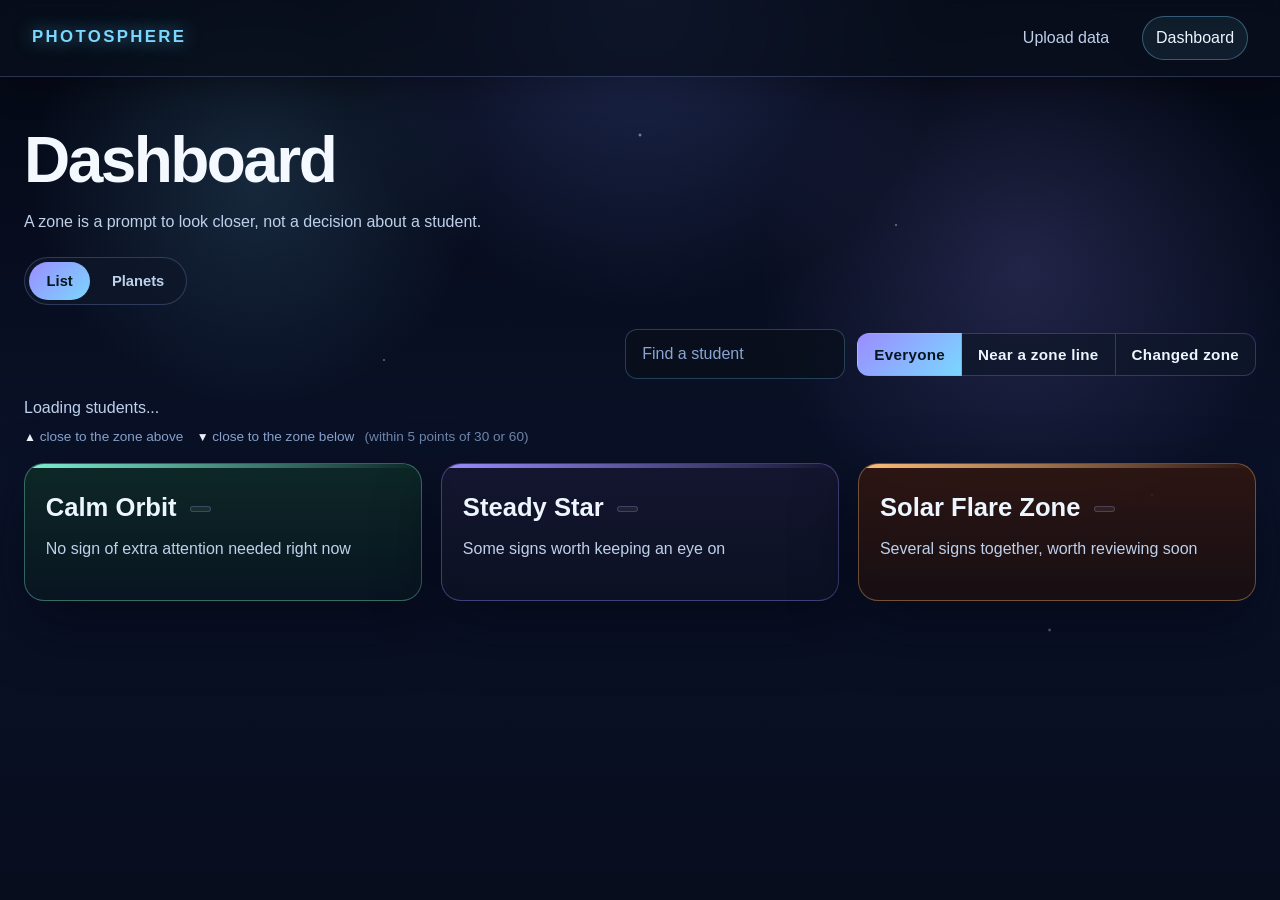
==== dashboard.html @ 5024c6df "Show week-to-week zone changes: planet labels and side panel, Changed zone filter in list" ====
<!DOCTYPE html>
<html lang="en">
<head>
  <meta charset="UTF-8">
  <meta name="viewport" content="width=device-width, initial-scale=1">
  <title>Photosphere - Dashboard</title>
  <link rel="stylesheet" href="styles.css">
  <link rel="stylesheet" href="list.css">
</head>
<body>

  <!-- Navbar -->
  <nav class="navbar">
    <span class="brand">Photosphere</span>
    <a href="index.html">Upload data</a>
    <a href="dashboard.html" aria-current="page">Dashboard</a>
  </nav>

  <main class="dashboard-main">
    <h1>Dashboard</h1>
    <p>A zone is a prompt to look closer, not a decision about a student.</p>

    <nav class="view-switch" aria-label="Dashboard view">
      <a href="dashboard.html" aria-current="page">List</a>
      <a href="planets.html">Planets</a>
    </nav>

    <div class="list-toolbar">
      <!-- Week buttons are built by dashboard.js from the week column -->
      <div class="weeks" id="week-buttons"></div>

      <div class="list-tools">
        <label class="list-search">
          <span class="sr-only">Find a student</span>
          <input id="find" type="search" placeholder="Find a student" autocomplete="off">
        </label>
        <!-- Same idea as zooming in and out on the planets -->
        <div class="list-filter" role="group" aria-label="Show">
          <button class="list-btn" data-filter="all" aria-pressed="true">Everyone</button>
          <button class="list-btn" data-filter="near" aria-pressed="false">Near a zone line</button>
          <button class="list-btn" data-filter="moved" aria-pressed="false">Changed zone</button>
        </div>
      </div>
    </div>

    <p id="dashboard-status" aria-live="polite">Loading students...</p>
    <p class="list-key">
      <span class="near to-up" aria-hidden="true">&#9650;</span> close to the zone above
      <span class="near to-down" aria-hidden="true">&#9660;</span> close to the zone below
      <span class="list-key-soft">(within 5 points of 30 or 60)</span>
    </p>

    <!-- The three zones (filled by dashboard.js) -->
    <section class="zones">

      <div class="zone calm">
        <h2>Calm Orbit <span class="zone-count" id="calm-count"></span></h2>
        <p>No sign of extra attention needed right now</p>
        <ul class="list-rows" id="calm-students"></ul>
      </div>

      <div class="zone steady">
        <h2>Steady Star <span class="zone-count" id="steady-count"></span></h2>
        <p>Some signs worth keeping an eye on</p>
        <ul class="list-rows" id="steady-students"></ul>
      </div>

      <div class="zone flare">
        <h2>Solar Flare Zone <span class="zone-count" id="flare-count"></span></h2>
        <p>Several signs together, worth reviewing soon</p>
        <ul class="list-rows" id="flare-students"></ul>
      </div>
    </section>
  </main>
  <script type="module" src="dashboard.js"></script>
</body>
</html>
---- styles.css ----
:root {
  --bg-deep: #040814;
  --bg-mid: #0a1229;
  --bg-panel: rgba(15, 24, 42, 0.82);
  --bg-panel-strong: rgba(17, 26, 49, 0.95);
  --card-glow: rgba(122, 215, 255, 0.2);
  --border: rgba(149, 181, 255, 0.24);
  --text: #edf6ff;
  --muted: #bfd0eb;
  --soft: #8aa5d1;
  --blue: #7ad7ff;
  --purple: #9b8dff;
  --teal: #7ef0d3;
  --amber: #ffbf7a;
  --rose: #ff8fb1;
  --shadow: 0 24px 60px rgba(3, 7, 17, 0.6);
}

* {
  box-sizing: border-box;
}

html {
  scroll-behavior: smooth;
}

body {
  margin: 0;
  min-height: 100vh;
  font-family: "Segoe UI", Tahoma, Geneva, Verdana, sans-serif;
  color: var(--text);
  background:
    radial-gradient(circle at top, rgba(110, 136, 255, 0.26), transparent 28%),
    radial-gradient(circle at 20% 20%, rgba(122, 215, 255, 0.14), transparent 18%),
    radial-gradient(circle at 80% 30%, rgba(155, 141, 255, 0.18), transparent 22%),
    linear-gradient(180deg, var(--bg-deep) 0%, var(--bg-mid) 55%, #070d1d 100%);
  line-height: 1.6;
}

body::before {
  content: "";
  position: fixed;
  inset: 0;
  background-image:
    radial-gradient(2px 2px at 10% 20%, rgba(255, 255, 255, 0.9), transparent 100%),
    radial-gradient(1.5px 1.5px at 30% 40%, rgba(255, 255, 255, 0.7), transparent 100%),
    radial-gradient(2px 2px at 50% 15%, rgba(255, 255, 255, 0.8), transparent 100%),
    radial-gradient(1.5px 1.5px at 70% 25%, rgba(255, 255, 255, 0.75), transparent 100%),
    radial-gradient(2px 2px at 82% 70%, rgba(255, 255, 255, 0.7), transparent 100%),
    radial-gradient(2px 2px at 90% 55%, rgba(255, 255, 255, 0.8), transparent 100%);
  opacity: 0.8;
  pointer-events: none;
}

.navbar {
  position: sticky;
  top: 0;
  z-index: 10;
  display: flex;
  align-items: center;
  gap: 1.2rem;
  flex-wrap: wrap;
  padding: 1rem 2rem;
  border-bottom: 1px solid var(--border);
  background: rgba(8, 15, 28, 0.75);
  backdrop-filter: blur(10px);
  box-shadow: 0 12px 30px rgba(0, 0, 0, 0.25);
}

.brand {
  margin-right: auto;
  font-size: 1.05rem;
  font-weight: 800;
  letter-spacing: 0.14em;
  text-transform: uppercase;
  color: var(--blue);
  text-shadow: 0 0 18px rgba(122, 215, 255, 0.6);
}

.navbar a {
  color: var(--muted);
  text-decoration: none;
  padding: 0.5rem 0.8rem;
  border-radius: 999px;
  border: 1px solid transparent;
  transition: 0.25s ease;
}

.navbar a:hover,
.navbar a:focus-visible {
  color: var(--text);
  border-color: rgba(122, 215, 255, 0.35);
  background: rgba(122, 215, 255, 0.08);
  box-shadow: inset 0 0 0 1px rgba(122, 215, 255, 0.08);
}

main {
  position: relative;
  z-index: 1;
  max-width: 1100px;
  margin: 0 auto;
  padding: 3rem 1.5rem 4rem;
}

h1,
h2,
h3,
p,
ul,
li {
  margin-top: 0;
}

h1 {
  font-size: clamp(2.3rem, 5vw, 4rem);
  line-height: 1.1;
  margin-bottom: 0.9rem;
  letter-spacing: -0.04em;
  color: #f4f8ff;
}

h2 {
  font-size: clamp(1.3rem, 2vw, 2rem);
  margin-bottom: 0.7rem;
}

p,
li,
label,
button,
input {
  font-size: 1rem;
}

p {
  color: var(--muted);
  max-width: 68ch;
}

section {
  margin-top: 2.2rem;
}

.upload-box,
.zone,
.student-card,
.metrics,
.panel {
  background: var(--bg-panel);
  border: 1px solid var(--border);
  border-radius: 20px;
  box-shadow: var(--shadow);
}

.upload-box {
  max-width: 760px;
  padding: 2rem;
  margin-top: 2rem;
  background:
    linear-gradient(180deg, rgba(15, 23, 41, 0.92), rgba(10, 17, 31, 0.92));
  border: 1px solid rgba(122, 215, 255, 0.26);
  box-shadow: 0 0 0 1px rgba(122, 215, 255, 0.06), var(--shadow);
}

label {
  display: inline-block;
  margin-bottom: 0.8rem;
  font-weight: 700;
  color: var(--text);
}

input[type="file"] {
  width: 100%;
  padding: 0.8rem 0.9rem;
  border-radius: 12px;
  border: 1px solid rgba(122, 215, 255, 0.25);
  background: rgba(9, 15, 27, 0.75);
  color: var(--text);
}

textarea {
  display: block;
  width: 100%;
  max-width: 760px;
  padding: 0.9rem 1rem;
  border-radius: 12px;
  border: 1px solid rgba(122, 215, 255, 0.25);
  background: rgba(9, 15, 27, 0.75);
  color: var(--text);
  font-family: inherit;
  font-size: 1rem;
  line-height: 1.6;
  resize: vertical;
}

textarea::placeholder {
  color: var(--soft);
}

textarea:focus-visible {
  outline: none;
  border-color: rgba(122, 215, 255, 0.55);
  box-shadow: 0 0 0 3px rgba(122, 215, 255, 0.14);
}

input::file-selector-button {
  padding: 0.7rem 1rem;
  border: none;
  border-radius: 10px;
  background: linear-gradient(135deg, var(--blue), var(--purple));
  color: #07131d;
  font-weight: 700;
  margin-right: 0.9rem;
  cursor: pointer;
}

button {
  appearance: none;
  border: none;
  border-radius: 12px;
  padding: 0.85rem 1.25rem;
  margin: 0.5rem 0.75rem 0.5rem 0;
  font-weight: 700;
  letter-spacing: 0.02em;
  cursor: pointer;
  color: #061621;
  background: linear-gradient(135deg, var(--blue), #b5ecff);
  box-shadow: 0 16px 30px rgba(68, 124, 255, 0.28);
  transition: transform 0.2s ease, box-shadow 0.2s ease, filter 0.2s ease;
}

button:hover:not(:disabled),
button:focus-visible:not(:disabled) {
  transform: translateY(-1px);
  box-shadow: 0 22px 34px rgba(68, 124, 255, 0.35);
  filter: brightness(1.04);
}

button:disabled {
  opacity: 0.5;
  cursor: not-allowed;
  box-shadow: none;
}

#status {
  margin-top: 1.4rem;
  padding: 0.9rem 1rem;
  border-radius: 12px;
  border: 1px solid rgba(126, 240, 211, 0.25);
  background: rgba(126, 240, 211, 0.08);
  color: var(--text);
}

.weeks {
  display: flex;
  flex-wrap: wrap;
  gap: 0.9rem;
  margin-top: 1.5rem;
}

.weeks button {
  background: rgba(15, 24, 42, 0.7);
  border: 1px solid rgba(155, 141, 255, 0.28);
  color: var(--text);
  box-shadow: inset 0 0 0 1px rgba(155, 141, 255, 0.1);
}

.weeks button.active {
  background: linear-gradient(135deg, var(--purple), var(--blue));
  color: #061621;
  border-color: transparent;
}

.zones {
  display: grid;
  grid-template-columns: repeat(auto-fit, minmax(220px, 1fr));
  gap: 1.2rem;
  margin-top: 1.5rem;
}

.zone {
  padding: 1.4rem 1.3rem;
  position: relative;
  overflow: hidden;
}

.zone::before {
  content: "";
  position: absolute;
  inset: 0 auto auto 0;
  width: 100%;
  height: 4px;
  background: linear-gradient(90deg, var(--blue), transparent);
}

.zone.calm {
  background: linear-gradient(180deg, rgba(14, 42, 38, 0.9), rgba(9, 22, 33, 0.9));
  border-color: rgba(126, 240, 211, 0.35);
}

.zone.calm::before {
  background: linear-gradient(90deg, var(--teal), transparent);
}

.zone.steady {
  background: linear-gradient(180deg, rgba(22, 22, 48, 0.9), rgba(12, 18, 35, 0.9));
  border-color: rgba(155, 141, 255, 0.35);
}

.zone.steady::before {
  background: linear-gradient(90deg, var(--purple), transparent);
}

.zone.flare {
  background: linear-gradient(180deg, rgba(48, 22, 16, 0.9), rgba(25, 15, 18, 0.9));
  border-color: rgba(255, 191, 122, 0.35);
}

.zone.flare::before {
  background: linear-gradient(90deg, var(--amber), transparent);
}

.zone h2 {
  margin-bottom: 0.5rem;
}

.zone p {
  margin-bottom: 1rem;
}

.zone ul,
.student-list {
  margin: 0;
  padding-left: 1.1rem;
}

.zone li,
.student-list li {
  color: var(--text);
  margin-bottom: 0.35rem;
}

.zone a,
.student-list a,
main a {
  color: var(--blue);
  text-decoration: none;
}

.zone a:hover,
.student-list a:hover,
main a:hover {
  text-decoration: underline;
}

.student-card {
  padding: 1.5rem;
  margin-top: 1rem;
}

.metric-grid {
  display: grid;
  grid-template-columns: repeat(auto-fit, minmax(160px, 1fr));
  gap: 1rem;
  margin-top: 1rem;
}

.metric {
  padding: 1rem;
  border-radius: 15px;
  border: 1px solid rgba(122, 215, 255, 0.2);
  background: rgba(12, 19, 35, 0.7);
}

.metric-label {
  display: block;
  color: var(--soft);
  font-size: 0.82rem;
  text-transform: uppercase;
  letter-spacing: 0.08em;
  margin-bottom: 0.5rem;
}

.metric-value {
  font-size: 1.8rem;
  font-weight: 800;
  color: var(--text);
}

.badge {
  display: inline-block;
  padding: 0.4rem 0.7rem;
  border-radius: 999px;
  border: 1px solid var(--border);
  background: rgba(155, 141, 255, 0.12);
  color: var(--text);
  font-weight: 700;
  margin-bottom: 0.75rem;
}

.badge.calm {
  background: rgba(126, 240, 211, 0.15);
  border-color: rgba(126, 240, 211, 0.45);
}

.badge.steady {
  background: rgba(155, 141, 255, 0.18);
  border-color: rgba(155, 141, 255, 0.45);
}

.badge.flare {
  background: rgba(255, 191, 122, 0.18);
  border-color: rgba(255, 191, 122, 0.5);
}

@media (max-width: 720px) {
  .navbar {
    padding: 0.9rem 1rem;
  }

  .brand {
    width: 100%;
    margin-right: 0;
  }

  main {
    padding-top: 2rem;
  }

  .upload-box,
  .zone,
  .student-card {
    padding: 1.1rem;
  }

  button {
    width: 100%;
    margin-right: 0;
  }
}

/* Both dashboard views (list and planets) share one width */
.dashboard-main {
  max-width: 1280px;
}

/* Current page in the navbar */
.navbar a[aria-current="page"] {
  color: var(--text);
  border-color: rgba(122, 215, 255, 0.35);
  background: rgba(122, 215, 255, 0.08);
}

/* List | Planets switch on the dashboard */
.view-switch {
  display: inline-flex;
  gap: 0.25rem;
  padding: 0.25rem;
  margin-top: 0.4rem;
  border: 1px solid var(--border);
  border-radius: 999px;
  background: rgba(15, 24, 42, 0.7);
}

.view-switch a {
  padding: 0.45rem 1.1rem;
  border-radius: 999px;
  color: var(--muted);
  font-weight: 700;
  font-size: 0.92rem;
  text-decoration: none;
}

.view-switch a:hover {
  color: var(--text);
  text-decoration: none;
}

.view-switch a[aria-current="page"] {
  background: linear-gradient(135deg, var(--purple), var(--blue));
  color: #061621;
}
---- list.css ----
/* List view only. Loaded after styles.css. */

.sr-only {
  position: absolute;
  width: 1px;
  height: 1px;
  overflow: hidden;
  clip: rect(0 0 0 0);
  white-space: nowrap;
}

/* Toolbar: weeks on the left, search + filter on the right (same layout as planets) */
.list-toolbar {
  display: flex;
  flex-wrap: wrap;
  align-items: center;
  justify-content: space-between;
  gap: 0.9rem 1.2rem;
  margin-top: 1.5rem;
}

.list-toolbar .weeks {
  margin-top: 0;
}

.list-toolbar .weeks button {
  margin: 0;
}

.list-tools {
  display: flex;
  flex-wrap: wrap;
  align-items: center;
  gap: 0.75rem;
}

.list-search {
  display: block;
  margin: 0;
  font-weight: 400;
}

.list-search input {
  width: 220px;
  padding: 0.7rem 1rem;
  border-radius: 12px;
  border: 1px solid rgba(122, 215, 255, 0.25);
  background: rgba(9, 15, 27, 0.75);
  color: var(--text);
  font: inherit;
  font-weight: 400;
}

.list-search input::placeholder {
  color: var(--soft);
}

/* Reset the global button style for the filter */
.list-btn {
  margin: 0;
  color: var(--text);
  background: rgba(15, 24, 42, 0.7);
  border: 1px solid rgba(155, 141, 255, 0.28);
  box-shadow: none;
  border-radius: 12px;
  padding: 0.8rem 1rem;
  font: 700 0.95rem/1 "Segoe UI", Tahoma, Geneva, Verdana, sans-serif;
}

.list-btn:disabled {
  opacity: 0.45;
  cursor: not-allowed;
}

.list-btn:hover:not(:disabled),
.list-btn:focus-visible:not(:disabled) {
  transform: none;
  filter: none;
  box-shadow: none;
  border-color: var(--blue);
}

.list-btn[aria-pressed="true"] {
  background: linear-gradient(135deg, var(--purple), var(--blue));
  color: #061621;
  border-color: transparent;
}

.list-filter {
  display: flex;
}

.list-filter .list-btn:first-child {
  border-radius: 12px 0 0 12px;
}

.list-filter .list-btn:last-child {
  border-radius: 0 12px 12px 0;
}

.list-filter .list-btn + .list-btn {
  border-left: 0;
}

.list-filter .list-btn:not(:first-child):not(:last-child) {
  border-radius: 0;
}

.list-btn:focus-visible,
.list-search input:focus-visible,
.list-rows a:focus-visible {
  outline: 3px solid var(--blue);
  outline-offset: 2px;
}

#dashboard-status {
  margin: 1rem 0 0.3rem;
}

.list-key {
  font-size: 0.85rem;
  color: var(--soft);
}

.list-key .near {
  margin-left: 0.6rem;
}

.list-key .near:first-child {
  margin-left: 0;
}

.list-key-soft {
  margin-left: 0.4rem;
  opacity: 0.8;
}

.zones {
  margin-top: 1rem;
  align-items: start;
}

/* Count next to each zone name */
.zone-count {
  display: inline-block;
  margin-left: 0.4rem;
  padding: 0.1rem 0.6rem;
  border-radius: 999px;
  border: 1px solid var(--border);
  background: rgba(255, 255, 255, 0.06);
  font-size: 0.95rem;
  font-weight: 700;
  vertical-align: middle;
  color: var(--text);
}

/* Student rows */
.zone ul.list-rows {
  list-style: none;
  margin: 0;
  padding: 0;
}

.zone .list-rows li {
  margin: 0;
}

.list-rows a {
  display: grid;
  grid-template-columns: 28px 1fr auto 16px;
  align-items: center;
  gap: 0.55rem;
  padding: 0.3rem 0.45rem;
  border-radius: 9px;
  color: var(--text);
}

.zone .list-rows a:hover {
  text-decoration: none;
  background: rgba(122, 215, 255, 0.1);
}

.list-rows .ini {
  display: grid;
  place-items: center;
  width: 26px;
  height: 26px;
  border-radius: 50%;
  background: #f4e4c4;
  color: #141230;
  font: 800 10px/1 "Segoe UI", Tahoma, sans-serif;
}

.calm .ini   { box-shadow: 0 0 0 2px var(--teal); }
.steady .ini { box-shadow: 0 0 0 2px var(--purple); }
.flare .ini  { box-shadow: 0 0 0 2px var(--amber); }

.list-rows .who {
  display: flex;
  flex-direction: column;
  min-width: 0;
  line-height: 1.3;
}

.list-rows .name {
  overflow: hidden;
  text-overflow: ellipsis;
  white-space: nowrap;
  color: var(--blue);
}

/* "▲ from Calm Orbit": changed zone since last week */
.moved {
  font-size: 0.75rem;
  font-weight: 600;
  white-space: nowrap;
}

.moved.up {
  color: var(--amber);
}

.moved.down {
  color: var(--teal);
}

.list-rows .score {
  font-size: 0.85rem;
  color: var(--soft);
  font-variant-numeric: tabular-nums;
}

/* Near-line markers: colour shows which zone they're close to */
.near {
  font-size: 0.75rem;
  text-align: center;
}

.calm .near.to-up      { color: var(--purple); }
.steady .near.to-up    { color: var(--amber); }
.steady .near.to-down  { color: var(--teal); }
.flare .near.to-down   { color: var(--purple); }
.list-key .near        { color: var(--text); }

.list-rows .empty {
  padding: 0.3rem 0.45rem;
  color: var(--soft);
  font-size: 0.9rem;
}

@media (max-width: 720px) {
  .list-tools,
  .list-search,
  .list-search input,
  .list-filter {
    width: 100%;
  }

  .list-filter .list-btn {
    flex: 1;
  }
}
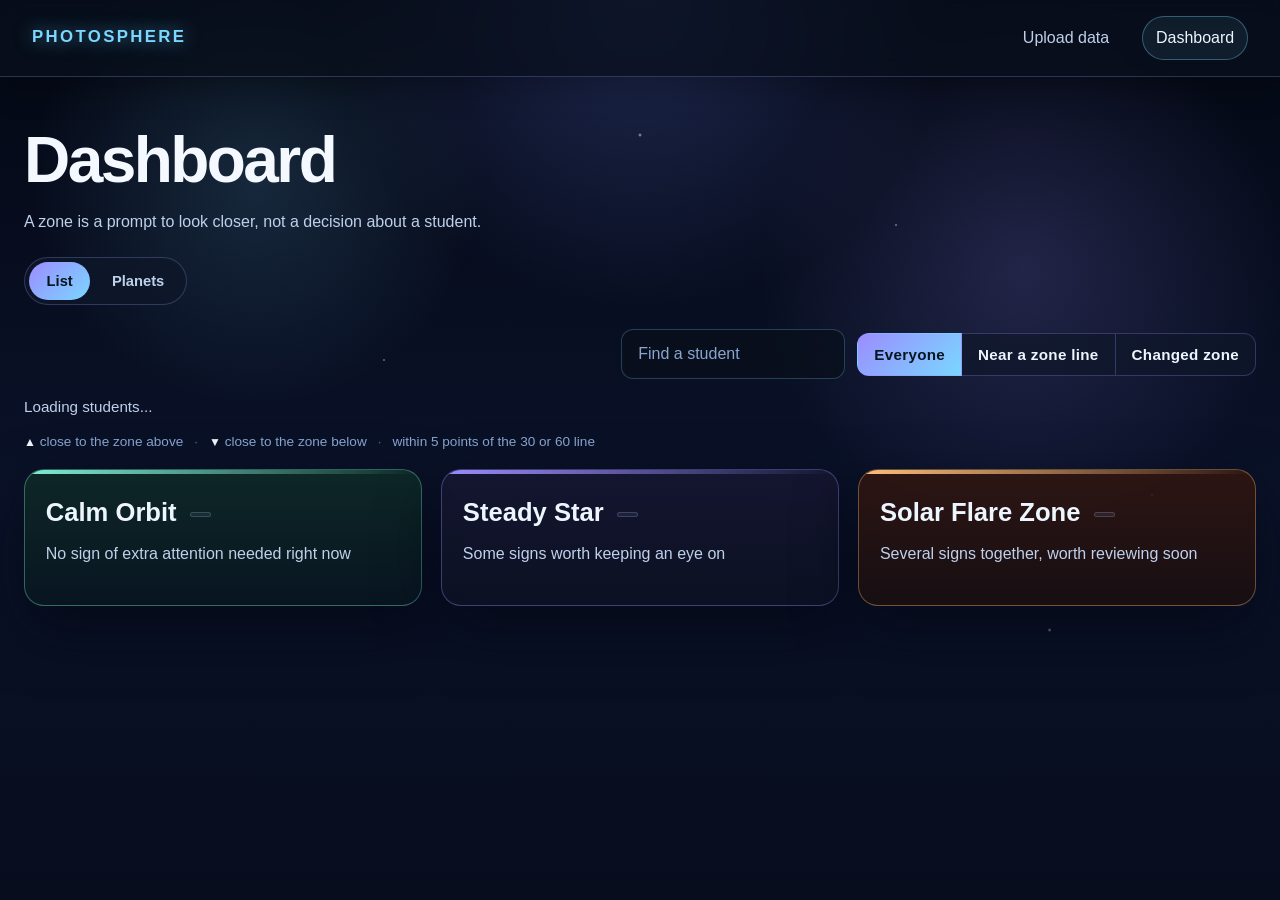
==== commit a259f51b: "Friendly UI pass: summary chips, tidy legend, upload and student page polish" ====
--- a/dashboard.html
+++ b/dashboard.html
@@ -43,11 +43,13 @@
       </div>
     </div>
 
-    <p id="dashboard-status" aria-live="polite">Loading students...</p>
+    <div class="summary" id="dashboard-status" aria-live="polite">Loading students...</div>
     <p class="list-key">
       <span class="near to-up" aria-hidden="true">&#9650;</span> close to the zone above
+      <span class="sep" aria-hidden="true">&middot;</span>
       <span class="near to-down" aria-hidden="true">&#9660;</span> close to the zone below
-      <span class="list-key-soft">(within 5 points of 30 or 60)</span>
+      <span class="sep" aria-hidden="true">&middot;</span>
+      within 5 points of the 30 or 60 line
     </p>
 
     <!-- The three zones (filled by dashboard.js) -->
--- a/styles.css
+++ b/styles.css
@@ -441,7 +441,7 @@
 
 /* Both dashboard views (list and planets) share one width */
 .dashboard-main {
-  max-width: 1280px;
+  max-width: 1600px;
 }
 
 /* Current page in the navbar */
@@ -479,4 +479,311 @@
 .view-switch a[aria-current="page"] {
   background: linear-gradient(135deg, var(--purple), var(--blue));
   color: #061621;
-}+}
+
+/* ---------- Shared polish ---------- */
+
+/* Slim dark scrollbars (side panels, long lists) */
+* {
+  scrollbar-width: thin;
+  scrollbar-color: rgba(149, 181, 255, 0.35) transparent;
+}
+
+::-webkit-scrollbar {
+  width: 10px;
+  height: 10px;
+}
+
+::-webkit-scrollbar-track {
+  background: transparent;
+}
+
+::-webkit-scrollbar-thumb {
+  background: rgba(149, 181, 255, 0.3);
+  border: 2px solid transparent;
+  border-radius: 999px;
+  background-clip: padding-box;
+}
+
+::-webkit-scrollbar-thumb:hover {
+  background-color: rgba(149, 181, 255, 0.5);
+}
+
+/* Keyboard focus is always visible */
+a:focus-visible,
+button:focus-visible,
+input:focus-visible,
+summary:focus-visible {
+  outline: 3px solid var(--blue);
+  outline-offset: 2px;
+}
+
+/* Quieter button for secondary or risky actions */
+button.secondary {
+  color: var(--text);
+  background: rgba(15, 24, 42, 0.7);
+  border: 1px solid var(--border);
+  box-shadow: none;
+}
+
+button.danger {
+  color: #ffd2dd;
+  background: transparent;
+  border: 1px solid rgba(255, 143, 177, 0.45);
+  box-shadow: none;
+}
+
+button.secondary:hover:not(:disabled),
+button.secondary:focus-visible:not(:disabled),
+button.danger:hover:not(:disabled),
+button.danger:focus-visible:not(:disabled) {
+  box-shadow: none;
+  filter: none;
+}
+
+button.danger:hover:not(:disabled) {
+  background: rgba(255, 143, 177, 0.1);
+  border-color: var(--rose);
+}
+
+/* "← Back to dashboard" */
+.back-link {
+  display: inline-flex;
+  align-items: center;
+  gap: 0.4rem;
+  margin-bottom: 1.2rem;
+  font-size: 0.95rem;
+  font-weight: 600;
+}
+
+/* Zone colour dot */
+.dot {
+  display: inline-block;
+  width: 0.6rem;
+  height: 0.6rem;
+  margin-right: 0.45rem;
+  border-radius: 50%;
+  background: var(--soft);
+  vertical-align: 0.05rem;
+}
+
+.dot.calm   { background: var(--teal);   box-shadow: 0 0 8px var(--teal); }
+.dot.steady { background: var(--purple); box-shadow: 0 0 8px var(--purple); }
+.dot.flare  { background: var(--amber);  box-shadow: 0 0 8px var(--amber); }
+
+/* Summary chips under the week buttons (both dashboard views) */
+.summary {
+  display: flex;
+  flex-wrap: wrap;
+  align-items: center;
+  gap: 0.5rem;
+  margin: 1rem 0 0.7rem;
+  color: var(--muted);
+  font-size: 0.95rem;
+}
+
+.stat {
+  padding: 0.3rem 0.8rem;
+  border-radius: 999px;
+  border: 1px solid var(--border);
+  background: rgba(255, 255, 255, 0.04);
+  color: var(--muted);
+  font-size: 0.9rem;
+  white-space: nowrap;
+}
+
+.stat b {
+  color: var(--text);
+  font-weight: 800;
+}
+
+.stat.stat-near {
+  border-color: rgba(155, 141, 255, 0.45);
+}
+
+.stat.stat-moved {
+  border-color: rgba(255, 191, 122, 0.45);
+}
+
+.stat.stat-warn {
+  border-style: dashed;
+}
+
+.stat.stat-note {
+  border-color: rgba(122, 215, 255, 0.45);
+  color: var(--blue);
+}
+
+/* ---------- Upload page ---------- */
+.upload-main {
+  max-width: 900px;
+}
+
+.steps {
+  display: grid;
+  grid-template-columns: repeat(3, minmax(0, 1fr));
+  gap: 0.9rem;
+  margin: 1.6rem 0 0;
+  padding: 0;
+  list-style: none;
+  counter-reset: step;
+}
+
+.steps li {
+  position: relative;
+  margin: 0;
+  padding: 0.9rem 1rem 0.9rem 3rem;
+  border: 1px solid var(--border);
+  border-radius: 14px;
+  background: rgba(10, 17, 31, 0.55);
+  color: var(--muted);
+  font-size: 0.92rem;
+  line-height: 1.45;
+}
+
+.steps li strong {
+  display: block;
+  color: var(--text);
+}
+
+.steps li::before {
+  counter-increment: step;
+  content: counter(step);
+  position: absolute;
+  left: 1rem;
+  top: 0.95rem;
+  display: grid;
+  place-items: center;
+  width: 1.5rem;
+  height: 1.5rem;
+  border-radius: 50%;
+  background: linear-gradient(135deg, var(--purple), var(--blue));
+  color: #061621;
+  font-size: 0.8rem;
+  font-weight: 800;
+}
+
+.upload-box .hint {
+  margin: 0.9rem 0 0;
+  font-size: 0.9rem;
+}
+
+.cols {
+  display: inline-flex;
+  flex-wrap: wrap;
+  gap: 0.35rem;
+  vertical-align: middle;
+}
+
+.cols code {
+  padding: 0.1rem 0.5rem;
+  border-radius: 6px;
+  border: 1px solid var(--border);
+  background: rgba(255, 255, 255, 0.05);
+  color: var(--text);
+  font-size: 0.85rem;
+}
+
+.upload-actions {
+  display: flex;
+  flex-wrap: wrap;
+  align-items: center;
+  justify-content: space-between;
+  gap: 0.75rem;
+  margin-top: 1.2rem;
+}
+
+.upload-actions button {
+  margin: 0;
+}
+
+/* ---------- Student page ---------- */
+.student-flags {
+  display: flex;
+  flex-wrap: wrap;
+  gap: 0.5rem;
+  margin: 0.2rem 0 0.4rem;
+  padding: 0;
+  list-style: none;
+}
+
+.student-flags li {
+  margin: 0;
+  padding: 0.35rem 0.75rem;
+  border-radius: 999px;
+  border: 1px solid var(--border);
+  background: rgba(255, 255, 255, 0.04);
+  font-size: 0.88rem;
+  color: var(--muted);
+}
+
+.student-flags li.up {
+  border-color: rgba(255, 191, 122, 0.45);
+  color: #ffd9b0;
+}
+
+.student-flags li.down {
+  border-color: rgba(126, 240, 211, 0.45);
+  color: #c7f8ea;
+}
+
+.activity {
+  list-style: none;
+  margin: 0;
+  padding: 0;
+}
+
+.activity li {
+  display: flex;
+  align-items: center;
+  gap: 0.2rem;
+  margin: 0;
+  padding: 0.55rem 0.2rem;
+  border-bottom: 1px solid rgba(149, 181, 255, 0.12);
+}
+
+.activity li:last-child {
+  border-bottom: 0;
+}
+
+.activity .score {
+  margin-left: auto;
+  color: var(--soft);
+  font-variant-numeric: tabular-nums;
+}
+
+.activity .viewing {
+  margin-left: 0.5rem;
+  padding: 0.05rem 0.5rem;
+  border-radius: 999px;
+  background: rgba(122, 215, 255, 0.12);
+  color: var(--blue);
+  font-size: 0.78rem;
+  font-weight: 700;
+}
+
+.notes-hint {
+  margin: 0.6rem 0 0;
+  font-size: 0.88rem;
+}
+
+@media (max-width: 720px) {
+  .steps {
+    grid-template-columns: 1fr;
+  }
+
+  .upload-actions button {
+    width: 100%;
+  }
+}
+
+/* Very wide screens: scale the whole page up instead of leaving empty sides */
+@media (min-width: 2200px) {
+  html { font-size: 20px; }
+  .dashboard-main { max-width: 2000px; }
+}
+
+@media (min-width: 3000px) {
+  html { font-size: 24px; }
+  .dashboard-main { max-width: 2600px; }
+}
--- a/list.css
+++ b/list.css
@@ -41,7 +41,7 @@
 }
 
 .list-search input {
-  width: 220px;
+  width: 14rem;
   padding: 0.7rem 1rem;
   border-radius: 12px;
   border: 1px solid rgba(122, 215, 255, 0.25);
@@ -113,26 +113,16 @@
   outline-offset: 2px;
 }
 
-#dashboard-status {
-  margin: 1rem 0 0.3rem;
-}
-
 .list-key {
+  max-width: none;
+  margin: 0;
   font-size: 0.85rem;
   color: var(--soft);
 }
 
-.list-key .near {
-  margin-left: 0.6rem;
-}
-
-.list-key .near:first-child {
-  margin-left: 0;
-}
-
-.list-key-soft {
-  margin-left: 0.4rem;
-  opacity: 0.8;
+.list-key .sep {
+  margin: 0 0.45rem;
+  opacity: 0.6;
 }
 
 .zones {
@@ -167,7 +157,7 @@
 
 .list-rows a {
   display: grid;
-  grid-template-columns: 28px 1fr auto 16px;
+  grid-template-columns: 1.8rem 1fr auto 1rem;
   align-items: center;
   gap: 0.55rem;
   padding: 0.3rem 0.45rem;
@@ -183,12 +173,12 @@
 .list-rows .ini {
   display: grid;
   place-items: center;
-  width: 26px;
-  height: 26px;
+  width: 1.65rem;
+  height: 1.65rem;
   border-radius: 50%;
   background: #f4e4c4;
   color: #141230;
-  font: 800 10px/1 "Segoe UI", Tahoma, sans-serif;
+  font: 800 0.65rem/1 "Segoe UI", Tahoma, sans-serif;
 }
 
 .calm .ini   { box-shadow: 0 0 0 2px var(--teal); }
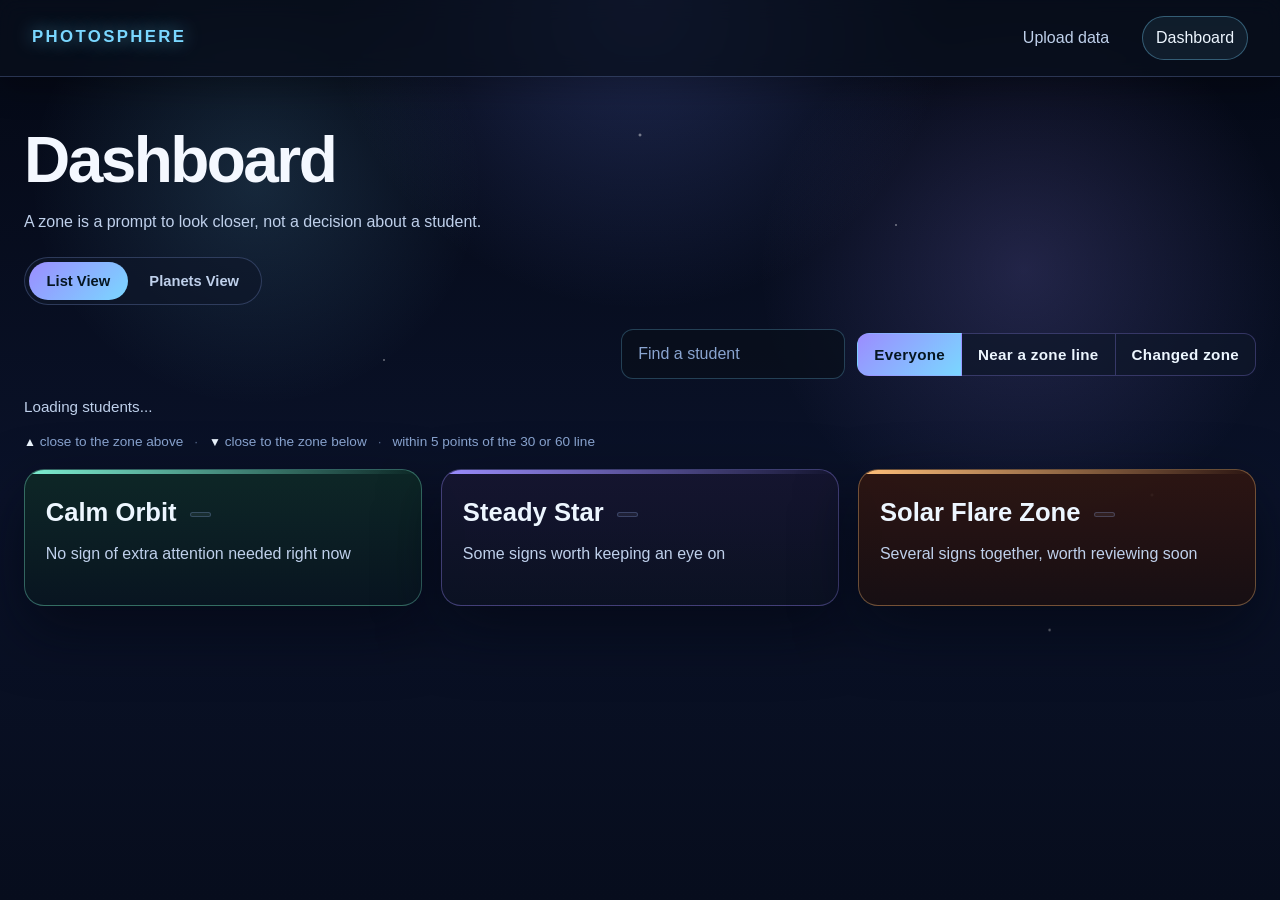
==== commit 70b8116c: "Friendly UI pass: summary chips, consistent unique initials, upload and student page polish" ====
--- a/dashboard.html
+++ b/dashboard.html
@@ -21,8 +21,8 @@
     <p>A zone is a prompt to look closer, not a decision about a student.</p>
 
     <nav class="view-switch" aria-label="Dashboard view">
-      <a href="dashboard.html" aria-current="page">List</a>
-      <a href="planets.html">Planets</a>
+      <a href="dashboard.html" aria-current="page">List View</a>
+      <a href="planets.html">Planets View</a>
     </nav>
 
     <div class="list-toolbar">
--- a/list.css
+++ b/list.css
@@ -250,3 +250,9 @@
     flex: 1;
   }
 }
+
+/* Three-letter initials (e.g. JuH / JaH when two students share initials) */
+.ini-3 {
+  font-size: 0.55rem !important;
+  letter-spacing: -0.02em;
+}
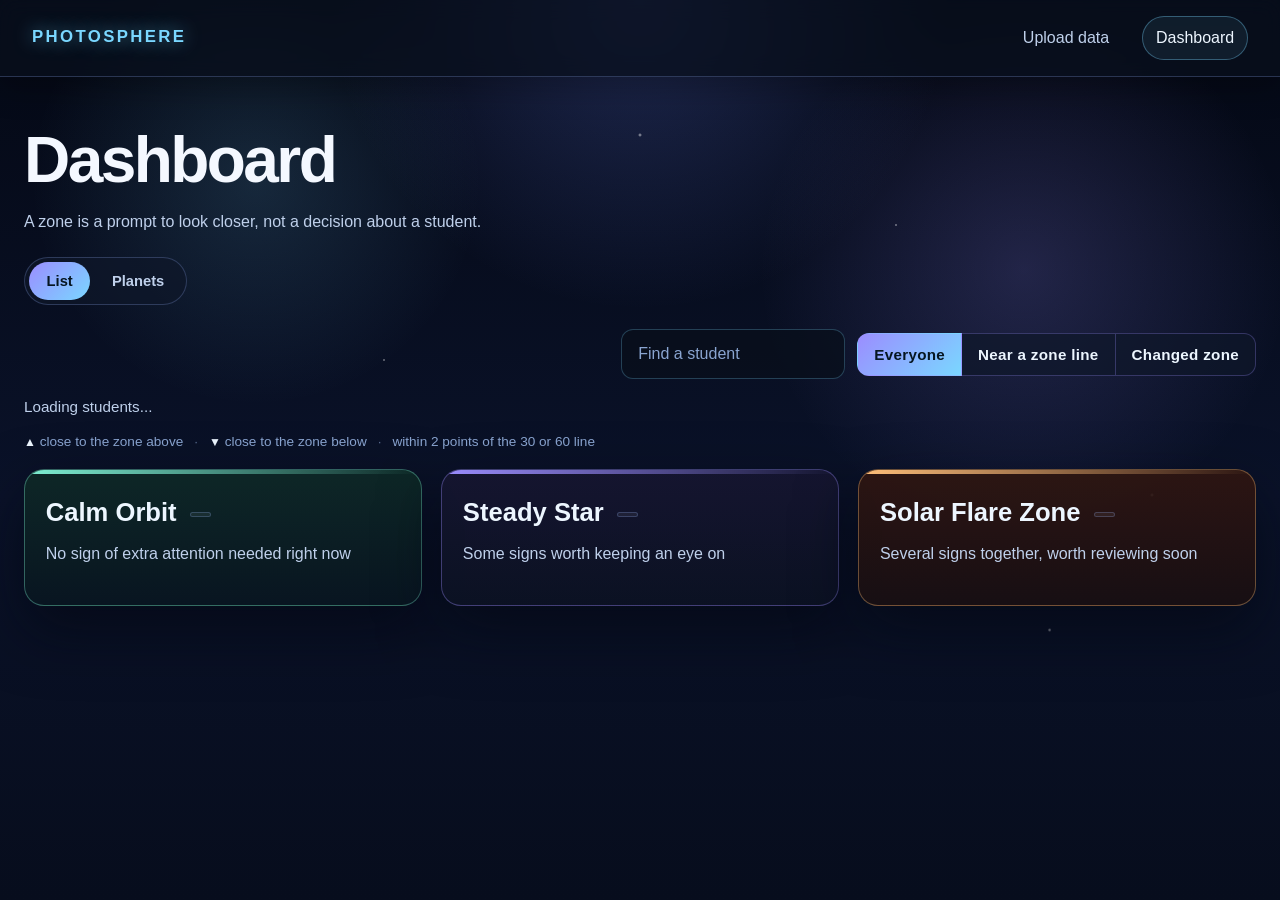
==== commit 94e96b68: "Declutter planets: 2-point margin, one meaning for arrows, Needs action panel, fewer captions" ====
--- a/dashboard.html
+++ b/dashboard.html
@@ -21,8 +21,8 @@
     <p>A zone is a prompt to look closer, not a decision about a student.</p>
 
     <nav class="view-switch" aria-label="Dashboard view">
-      <a href="dashboard.html" aria-current="page">List View</a>
-      <a href="planets.html">Planets View</a>
+      <a href="dashboard.html" aria-current="page">List</a>
+      <a href="planets.html">Planets</a>
     </nav>
 
     <div class="list-toolbar">
@@ -49,7 +49,7 @@
       <span class="sep" aria-hidden="true">&middot;</span>
       <span class="near to-down" aria-hidden="true">&#9660;</span> close to the zone below
       <span class="sep" aria-hidden="true">&middot;</span>
-      within 5 points of the 30 or 60 line
+      within 2 points of the 30 or 60 line
     </p>
 
     <!-- The three zones (filled by dashboard.js) -->
--- a/styles.css
+++ b/styles.css
@@ -668,6 +668,34 @@
   font-size: 0.9rem;
 }
 
+.col-help {
+  margin-top: 0.6rem;
+  font-size: 0.88rem;
+  color: var(--soft);
+}
+
+.col-help summary {
+  cursor: pointer;
+  color: var(--blue);
+}
+
+.col-help .cols {
+  margin-top: 0.6rem;
+}
+
+.hint-soft {
+  font-size: 0.85rem;
+  color: var(--soft);
+}
+
+.delete-wrap {
+  text-align: right;
+}
+
+.delete-wrap .hint-soft {
+  margin: 0.35rem 0 0;
+}
+
 .cols {
   display: inline-flex;
   flex-wrap: wrap;
@@ -695,6 +723,79 @@
 
 .upload-actions button {
   margin: 0;
+}
+
+/* "Currently loaded" on the upload page */
+.loaded {
+  margin-top: 1.4rem;
+  padding: 1.2rem 1.4rem;
+  border: 1px solid var(--border);
+  border-radius: 16px;
+  background: var(--bg-panel);
+}
+
+.loaded h2 {
+  margin: 0 0 0.3rem;
+  font-size: 1.05rem;
+}
+
+.loaded-weeks {
+  margin: 0;
+  padding: 0;
+  list-style: none;
+}
+
+.loaded-weeks li {
+  display: grid;
+  grid-template-columns: 4.5rem minmax(0, 1fr) auto;
+  align-items: center;
+  gap: 0.8rem;
+  margin: 0;
+  padding: 0.55rem 0;
+  border-bottom: 1px solid rgba(149, 181, 255, 0.12);
+}
+
+.loaded-weeks li:last-child {
+  border-bottom: 0;
+}
+
+.loaded-week {
+  font-weight: 700;
+}
+
+.loaded-name {
+  overflow: hidden;
+  text-overflow: ellipsis;
+  white-space: nowrap;
+  color: var(--blue);
+}
+
+.loaded-name.unknown {
+  color: var(--soft);
+  font-style: italic;
+}
+
+.loaded-meta {
+  font-size: 0.85rem;
+  color: var(--soft);
+  white-space: nowrap;
+  font-variant-numeric: tabular-nums;
+}
+
+.loaded-weeks li.loaded-empty {
+  display: block;
+  color: var(--soft);
+  font-size: 0.92rem;
+}
+
+@media (max-width: 560px) {
+  .loaded-weeks li {
+    grid-template-columns: 4.5rem minmax(0, 1fr);
+  }
+
+  .loaded-meta {
+    grid-column: 2;
+  }
 }
 
 /* ---------- Student page ---------- */
@@ -762,9 +863,264 @@
   font-weight: 700;
 }
 
-.notes-hint {
-  margin: 0.6rem 0 0;
+/* ---------- Case status ---------- */
+
+/* Stage badge (dashboard rows, side panel) */
+.case-pill {
+  flex: none;
+  display: inline-block;
+  padding: 0.05rem 0.5rem;
+  border-radius: 999px;
+  border: 1px solid currentColor;
+  font-size: 0.7rem;
+  font-weight: 700;
+  line-height: 1.5;
+  white-space: nowrap;
+}
+
+.case-pill.stage-new       { color: var(--amber);  background: rgba(255, 191, 122, 0.1); }
+.case-pill.stage-contacted { color: var(--blue);   background: rgba(122, 215, 255, 0.1); }
+.case-pill.stage-meeting   { color: #c4bbff;       background: rgba(155, 141, 255, 0.14); }
+.case-pill.stage-support   { color: var(--teal);   background: rgba(126, 240, 211, 0.1); }
+
+/* Name with a badge beside it */
+.name-line {
+  display: flex;
+  align-items: center;
+  gap: 0.45rem;
+  min-width: 0;
+}
+
+.name-line > :first-child {
+  min-width: 0;
+  overflow: hidden;
+  text-overflow: ellipsis;
+  white-space: nowrap;
+}
+
+/* Student page: the path strip */
+.case-head {
+  display: flex;
+  flex-wrap: wrap;
+  align-items: baseline;
+  justify-content: space-between;
+  gap: 0.3rem 1rem;
+}
+
+.case-head h2 {
+  margin-bottom: 0.2rem;
+}
+
+.case-meta {
+  font-size: 0.85rem;
+  color: var(--soft);
+}
+
+.case-path {
+  display: flex;
+  gap: 4px;
+  margin: 0.8rem 0 0;
+  padding: 0 0 0.2rem;
+  list-style: none;
+  overflow-x: auto;
+}
+
+.case-path li {
+  flex: 1;
+  min-width: 7.5rem;
+  margin: 0;
+}
+
+.case-step {
+  width: 100%;
+  margin: 0;
+  padding: 0.8rem 1rem 0.8rem 1.6rem;
+  border-radius: 0;
+  border: 0;
+  background: rgba(255, 255, 255, 0.07);
+  color: var(--muted);
+  box-shadow: none;
+  font-size: 0.92rem;
+  font-weight: 700;
+  white-space: nowrap;
+  clip-path: polygon(0 0, calc(100% - 14px) 0, 100% 50%, calc(100% - 14px) 100%, 0 100%, 14px 50%);
+}
+
+.case-path li:first-child .case-step {
+  padding-left: 1.1rem;
+  border-radius: 999px 0 0 999px;
+  clip-path: polygon(0 0, calc(100% - 14px) 0, 100% 50%, calc(100% - 14px) 100%, 0 100%);
+}
+
+.case-path li:last-child .case-step {
+  border-radius: 0 999px 999px 0;
+  clip-path: polygon(0 0, 100% 0, 100% 100%, 0 100%, 14px 50%);
+}
+
+.case-step.done {
+  background: rgba(126, 240, 211, 0.16);
+  color: var(--teal);
+}
+
+.case-step.done::before {
+  content: "\2713  ";
+}
+
+.case-step.current {
+  background: linear-gradient(135deg, var(--amber), #ffd7a8);
+  color: #2a1606;
+}
+
+.case-step.current.done {
+  background: linear-gradient(135deg, var(--teal), #c7f8ea);
+  color: #05261f;
+}
+
+.case-step:hover:not(:disabled),
+.case-step:focus-visible:not(:disabled) {
+  transform: none;
+  box-shadow: none;
+  filter: brightness(1.15);
+}
+
+.case-step:disabled {
+  opacity: 1;
+  cursor: default;
+}
+
+.case-step:focus-visible {
+  outline: 3px solid var(--blue);
+  outline-offset: -3px;
+}
+
+.case-note {
+  margin: 0.8rem 0 0;
+  font-size: 0.92rem;
+}
+
+.case-note .case-new {
+  margin: 0.4rem 0 0;
+  padding: 0.5rem 0.9rem;
   font-size: 0.88rem;
+}
+
+.case-status {
+  margin: 0.4rem 0 0;
+  font-size: 0.9rem;
+  color: var(--muted);
+}
+
+.case-status:empty {
+  display: none;
+}
+
+.case-status.ok {
+  color: var(--teal);
+}
+
+.case-status.error {
+  color: var(--rose);
+}
+
+/* Adviser notes */
+.notes-intro {
+  margin-bottom: 1rem;
+  font-size: 0.9rem;
+}
+
+.notes form {
+  max-width: 760px;
+}
+
+.notes label {
+  display: block;
+  margin: 0 0 0.4rem;
+}
+
+.notes input[type="text"] {
+  width: 100%;
+  max-width: 320px;
+  margin-bottom: 1rem;
+  padding: 0.7rem 1rem;
+  border-radius: 12px;
+  border: 1px solid rgba(122, 215, 255, 0.25);
+  background: rgba(9, 15, 27, 0.75);
+  color: var(--text);
+  font: inherit;
+}
+
+.notes input[type="text"]::placeholder {
+  color: var(--soft);
+}
+
+.note-actions {
+  display: flex;
+  flex-wrap: wrap;
+  align-items: center;
+  gap: 0.75rem;
+  margin-top: 0.6rem;
+}
+
+.note-actions button {
+  margin: 0;
+}
+
+.note-status {
+  font-size: 0.9rem;
+  color: var(--muted);
+}
+
+.note-status.ok {
+  color: var(--teal);
+}
+
+.note-status.error {
+  color: var(--rose);
+}
+
+.note-count {
+  margin-left: auto;
+  font-size: 0.82rem;
+  color: var(--soft);
+  font-variant-numeric: tabular-nums;
+}
+
+.notes h3 {
+  margin: 1.6rem 0 0.6rem;
+  font-size: 1.05rem;
+}
+
+.note-list {
+  list-style: none;
+  margin: 0;
+  padding: 0;
+}
+
+.note {
+  margin: 0 0 0.7rem;
+  padding: 0.8rem 1rem;
+  border-radius: 12px;
+  border: 1px solid rgba(149, 181, 255, 0.16);
+  background: rgba(10, 17, 31, 0.55);
+}
+
+.note-meta {
+  margin: 0 0 0.3rem;
+  font-size: 0.82rem;
+  color: var(--soft);
+}
+
+.note-body {
+  margin: 0;
+  max-width: none;
+  color: var(--text);
+  white-space: pre-wrap;
+  overflow-wrap: anywhere;
+}
+
+.note-empty {
+  color: var(--soft);
+  font-size: 0.92rem;
 }
 
 @media (max-width: 720px) {
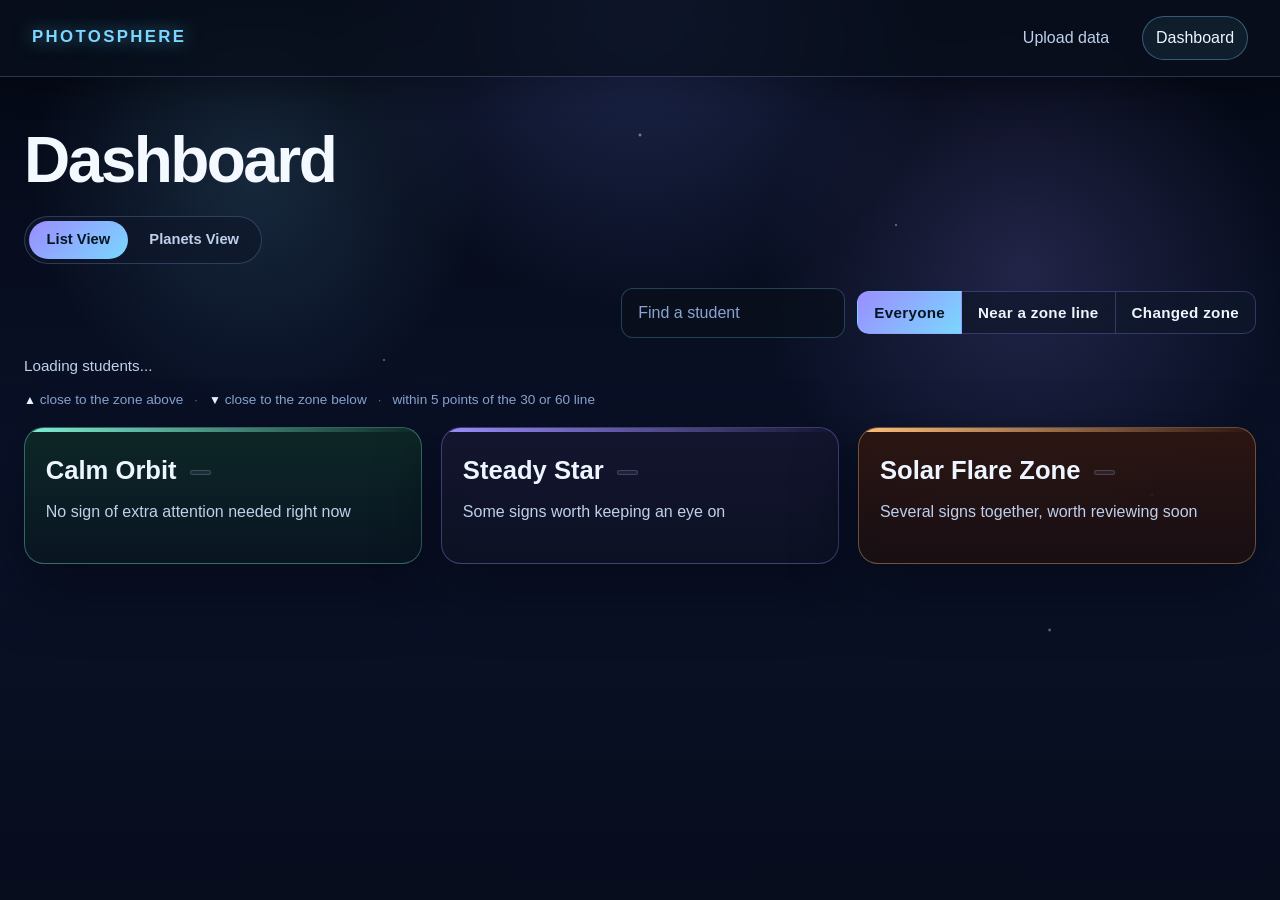
==== commit badb6c04: "display changes" ====
--- a/dashboard.html
+++ b/dashboard.html
@@ -18,11 +18,10 @@
 
   <main class="dashboard-main">
     <h1>Dashboard</h1>
-    <p>A zone is a prompt to look closer, not a decision about a student.</p>
 
     <nav class="view-switch" aria-label="Dashboard view">
-      <a href="dashboard.html" aria-current="page">List</a>
-      <a href="planets.html">Planets</a>
+      <a href="dashboard.html" aria-current="page">List View</a>
+      <a href="planets.html">Planets View</a>
     </nav>
 
     <div class="list-toolbar">
@@ -49,7 +48,7 @@
       <span class="sep" aria-hidden="true">&middot;</span>
       <span class="near to-down" aria-hidden="true">&#9660;</span> close to the zone below
       <span class="sep" aria-hidden="true">&middot;</span>
-      within 2 points of the 30 or 60 line
+      within 5 points of the 30 or 60 line
     </p>
 
     <!-- The three zones (filled by dashboard.js) -->
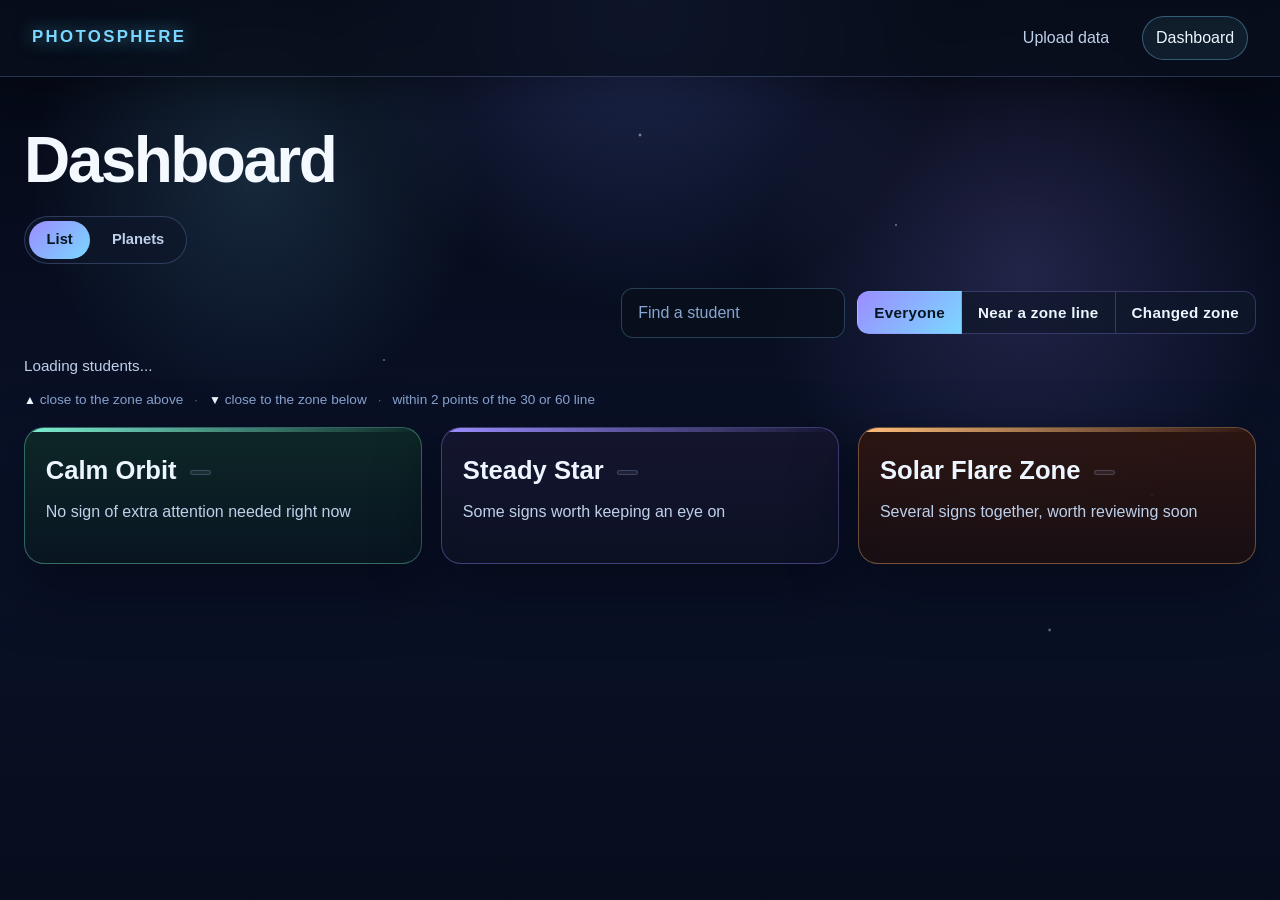
==== commit 15e94ed2: "Merge pull request #29 from eomdotcom/esuru-update display changes" ====
--- a/dashboard.html
+++ b/dashboard.html
@@ -20,8 +20,8 @@
     <h1>Dashboard</h1>
 
     <nav class="view-switch" aria-label="Dashboard view">
-      <a href="dashboard.html" aria-current="page">List View</a>
-      <a href="planets.html">Planets View</a>
+      <a href="dashboard.html" aria-current="page">List</a>
+      <a href="planets.html">Planets</a>
     </nav>
 
     <div class="list-toolbar">
@@ -48,7 +48,7 @@
       <span class="sep" aria-hidden="true">&middot;</span>
       <span class="near to-down" aria-hidden="true">&#9660;</span> close to the zone below
       <span class="sep" aria-hidden="true">&middot;</span>
-      within 5 points of the 30 or 60 line
+      within 2 points of the 30 or 60 line
     </p>
 
     <!-- The three zones (filled by dashboard.js) -->
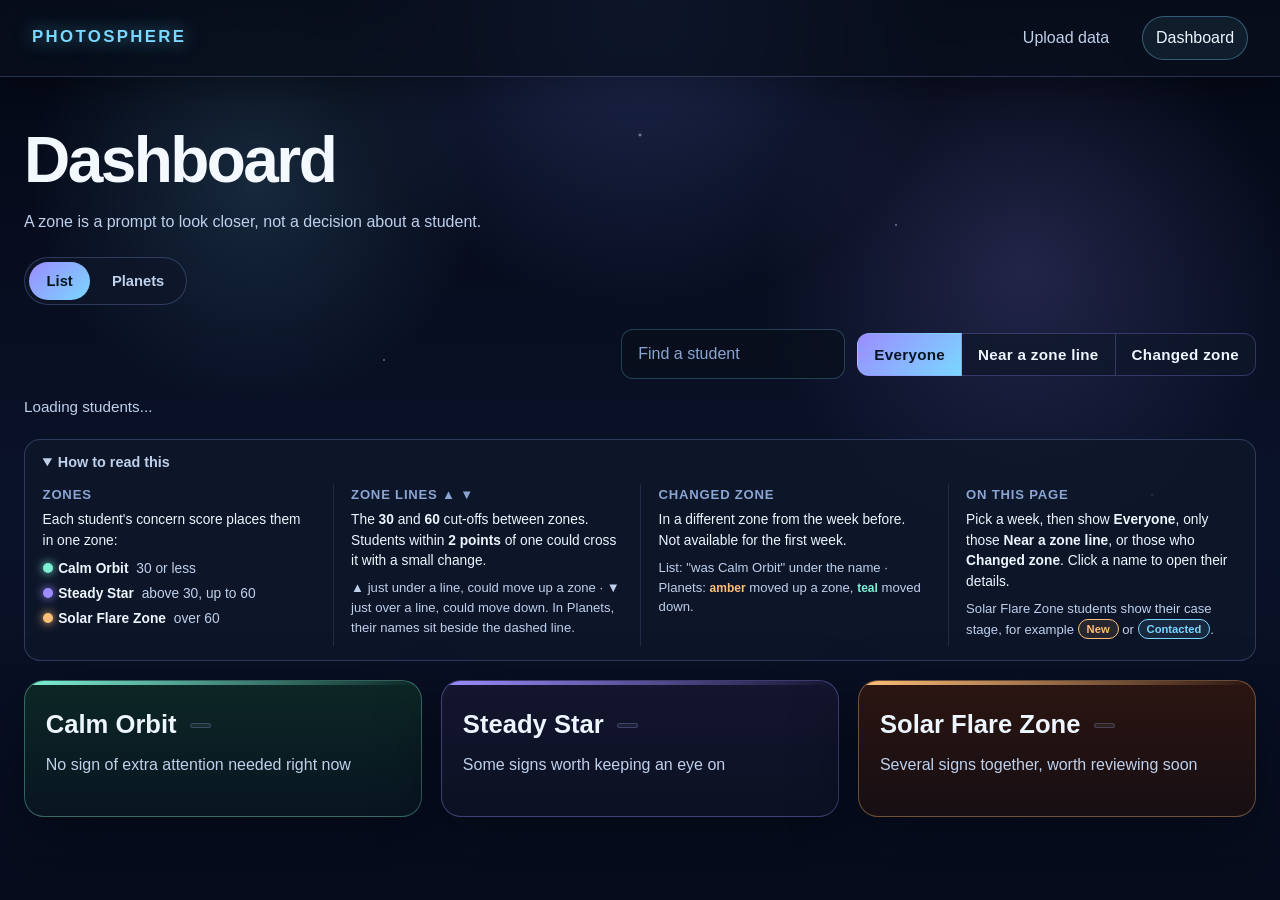
==== commit 80963d37: "Shared How to read this legend on every page" ====
--- a/dashboard.html
+++ b/dashboard.html
@@ -18,6 +18,7 @@
 
   <main class="dashboard-main">
     <h1>Dashboard</h1>
+    <p>A zone is a prompt to look closer, not a decision about a student.</p>
 
     <nav class="view-switch" aria-label="Dashboard view">
       <a href="dashboard.html" aria-current="page">List</a>
@@ -43,13 +44,8 @@
     </div>
 
     <div class="summary" id="dashboard-status" aria-live="polite">Loading students...</div>
-    <p class="list-key">
-      <span class="near to-up" aria-hidden="true">&#9650;</span> close to the zone above
-      <span class="sep" aria-hidden="true">&middot;</span>
-      <span class="near to-down" aria-hidden="true">&#9660;</span> close to the zone below
-      <span class="sep" aria-hidden="true">&middot;</span>
-      within 2 points of the 30 or 60 line
-    </p>
+    <!-- How to read this (shared with every page; filled by help.js) -->
+    <div id="help-strip" data-page="list"></div>
 
     <!-- The three zones (filled by dashboard.js) -->
     <section class="zones">
@@ -74,5 +70,6 @@
     </section>
   </main>
   <script type="module" src="dashboard.js"></script>
+  <script type="module" src="help.js"></script>
 </body>
 </html>
--- a/styles.css
+++ b/styles.css
@@ -1143,3 +1143,216 @@
   html { font-size: 24px; }
   .dashboard-main { max-width: 2600px; }
 }
+
+/* ---------- Upload page laid out like the dashboard ---------- */
+.upload-page .steps {
+  margin-top: 1.2rem;
+}
+
+.upload-grid {
+  display: grid;
+  grid-template-columns: minmax(0, 1fr) minmax(0, 1fr);
+  gap: 1.2rem;
+  align-items: stretch;
+  margin-top: 1.2rem;
+}
+
+.upload-page .upload-box,
+.upload-page .loaded {
+  max-width: none;
+  margin: 0;
+  padding: 1.5rem;
+  border-radius: 20px;
+  display: flex;
+  flex-direction: column;
+}
+
+.upload-page .loaded {
+  background: var(--bg-panel);
+  border: 1px solid var(--border);
+  box-shadow: var(--shadow);
+}
+
+.upload-page h2 {
+  margin: 0 0 0.9rem;
+  font-size: 1.3rem;
+}
+
+.upload-page label {
+  margin-bottom: 0.5rem;
+}
+
+.upload-page #status {
+  margin: 1.2rem 0 0;
+}
+
+.upload-page #open-dashboard {
+  align-self: flex-start;
+  margin: 1rem 0 0;
+}
+
+/* Delete sits at the bottom of the "Currently loaded" card */
+.upload-page .loaded .loaded-weeks {
+  flex: 1;
+}
+
+.upload-page .delete-wrap {
+  margin-top: 1.2rem;
+  padding-top: 1rem;
+  border-top: 1px solid rgba(149, 181, 255, 0.12);
+  text-align: right;
+}
+
+.upload-page .delete-wrap button {
+  margin: 0;
+}
+
+@media (max-width: 900px) {
+  .upload-grid {
+    grid-template-columns: 1fr;
+  }
+
+  .upload-page .delete-wrap {
+    text-align: left;
+  }
+}
+
+.upload-page #status,
+.upload-page .delete-wrap .hint-soft {
+  max-width: none;
+}
+
+/* ---------- "How to read this" help strip (upload page and planet view) ---------- */
+.pl-help {
+  margin-top: 1rem;
+  background: var(--bg-panel);
+  border: 1px solid var(--border);
+  border-radius: 16px;
+}
+
+.pl-help summary {
+  cursor: pointer;
+  padding: 0.7rem 1.1rem;
+  font-size: 0.9rem;
+  font-weight: 700;
+  color: var(--muted);
+}
+
+.pl-help[open] summary {
+  padding-bottom: 0.2rem;
+}
+
+.pl-help summary:focus-visible {
+  outline: 3px solid var(--blue);
+  outline-offset: -3px;
+  border-radius: 16px;
+}
+
+.pl-help-grid {
+  display: grid;
+  grid-template-columns: repeat(4, minmax(0, 1fr));
+  padding: 0.4rem 0 0.9rem;
+}
+
+.pl-help-item {
+  padding: 0 1.1rem;
+}
+
+.pl-help-item + .pl-help-item {
+  border-left: 1px solid rgba(149, 181, 255, 0.14);
+}
+
+.pl-help-item h3 {
+  margin: 0 0 0.35rem;
+  font-size: 0.82rem;
+  letter-spacing: 0.06em;
+  text-transform: uppercase;
+  color: var(--soft);
+}
+
+.pl-help-item p {
+  margin: 0 0 0.4rem;
+  font-size: 0.86rem;
+  line-height: 1.5;
+  color: var(--text);
+}
+
+.pl-help-item p.pl-help-soft {
+  color: var(--muted);
+  font-size: 0.82rem;
+}
+
+.pl-help-item ul {
+  margin: 0;
+  padding: 0;
+  list-style: none;
+}
+
+.pl-help-item li {
+  margin: 0 0 0.2rem;
+  font-size: 0.86rem;
+  color: var(--muted);
+}
+
+.pl-help-item li strong {
+  color: var(--text);
+  margin-right: 0.25rem;
+}
+
+.pl-help-item .pl-dot {
+  display: inline-block;
+  margin-right: 0.35rem;
+}
+
+@media (max-width: 1000px) {
+  .pl-help-grid {
+    grid-template-columns: repeat(2, minmax(0, 1fr));
+    row-gap: 0.8rem;
+  }
+
+  .pl-help-item:nth-child(3) {
+    border-left: 0;
+  }
+}
+
+@media (max-width: 560px) {
+  .pl-help-grid {
+    grid-template-columns: 1fr;
+  }
+
+  .pl-help-item + .pl-help-item {
+    border-left: 0;
+  }
+}
+
+
+.pl-help .pl-dot {
+  flex: none;
+  width: 10px;
+  height: 10px;
+  border-radius: 50%;
+  background: var(--c);
+  box-shadow: 0 0 10px var(--c);
+}
+
+.pl-help .moved.up { color: var(--amber); font-weight: 600; }
+.pl-help .moved.down { color: var(--teal); font-weight: 600; }
+
+.pl-help kbd {
+  font: 600 0.72rem/1 Consolas, monospace;
+  border: 1px solid var(--border);
+  border-bottom-width: 2px;
+  border-radius: 5px;
+  padding: 2px 5px;
+  color: var(--text);
+}
+
+
+/* Shared help strip spacing */
+#help-strip .pl-help {
+  margin: 1.2rem 0;
+}
+
+.pl-help-item .case-pill {
+  vertical-align: 0.05rem;
+}
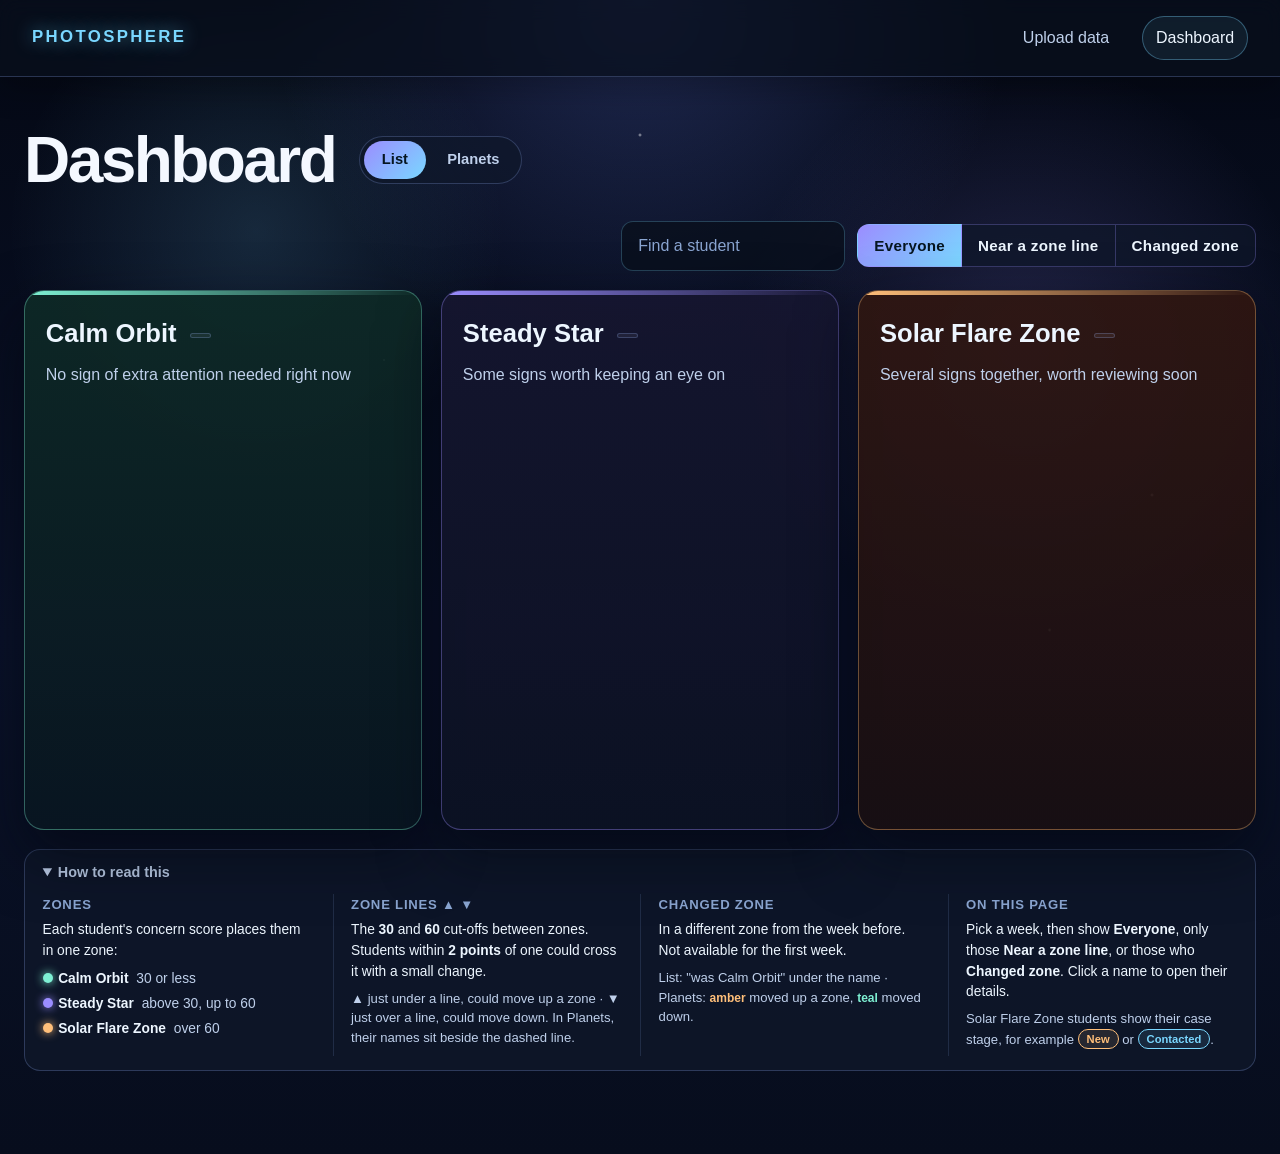
==== commit 7b84ba2b: "Dashboard: title switch, counts on hover, scrolling zones, help at the bottom" ====
--- a/dashboard.html
+++ b/dashboard.html
@@ -17,13 +17,14 @@
   </nav>
 
   <main class="dashboard-main">
-    <h1>Dashboard</h1>
-    <p>A zone is a prompt to look closer, not a decision about a student.</p>
-
-    <nav class="view-switch" aria-label="Dashboard view">
-      <a href="dashboard.html" aria-current="page">List</a>
-      <a href="planets.html">Planets</a>
-    </nav>
+    <!-- Title with the List | Planets switch beside it -->
+    <div class="page-head">
+      <h1>Dashboard</h1>
+      <nav class="view-switch" aria-label="Dashboard view">
+        <a href="dashboard.html" aria-current="page">List</a>
+        <a href="planets.html">Planets</a>
+      </nav>
+    </div>
 
     <div class="list-toolbar">
       <!-- Week buttons are built by dashboard.js from the week column -->
@@ -36,16 +37,15 @@
         </label>
         <!-- Same idea as zooming in and out on the planets -->
         <div class="list-filter" role="group" aria-label="Show">
-          <button class="list-btn" data-filter="all" aria-pressed="true">Everyone</button>
-          <button class="list-btn" data-filter="near" aria-pressed="false">Near a zone line</button>
-          <button class="list-btn" data-filter="moved" aria-pressed="false">Changed zone</button>
+          <button class="list-btn" data-filter="all" data-count="all" aria-pressed="true">Everyone</button>
+          <button class="list-btn" data-filter="near" data-count="near" aria-pressed="false">Near a zone line</button>
+          <button class="list-btn" data-filter="moved" data-count="moved" aria-pressed="false">Changed zone</button>
         </div>
       </div>
     </div>
 
-    <div class="summary" id="dashboard-status" aria-live="polite">Loading students...</div>
-    <!-- How to read this (shared with every page; filled by help.js) -->
-    <div id="help-strip" data-page="list"></div>
+    <!-- Only shows search results or warnings; counts are on the filter buttons (hover) -->
+    <div class="summary" id="dashboard-status" aria-live="polite"></div>
 
     <!-- The three zones (filled by dashboard.js) -->
     <section class="zones">
@@ -68,6 +68,9 @@
         <ul class="list-rows" id="flare-students"></ul>
       </div>
     </section>
+
+    <!-- How to read this (shared with every page; filled by help.js) -->
+    <div id="help-strip" data-page="list"></div>
   </main>
   <script type="module" src="dashboard.js"></script>
   <script type="module" src="help.js"></script>
--- a/styles.css
+++ b/styles.css
@@ -1356,3 +1356,70 @@
 .pl-help-item .case-pill {
   vertical-align: 0.05rem;
 }
+
+/* ---------- Dashboard header and button tooltips ---------- */
+.page-head {
+  display: flex;
+  flex-wrap: wrap;
+  align-items: center;
+  gap: 0.8rem 1.5rem;
+  margin-bottom: 1.6rem;
+}
+
+.page-head h1 {
+  margin: 0;
+}
+
+.page-head .view-switch {
+  margin: 0;
+}
+
+/* Hover (or keyboard focus) a filter button to see its count */
+[data-tip] {
+  position: relative;
+}
+
+[data-tip]:hover::after,
+[data-tip]:focus-visible::after {
+  content: attr(data-tip);
+  position: absolute;
+  z-index: 20;
+  top: calc(100% + 8px);
+  left: 50%;
+  transform: translateX(-50%);
+  width: max-content;
+  max-width: 260px;
+  padding: 0.45rem 0.7rem;
+  border-radius: 10px;
+  border: 1px solid var(--border);
+  background: var(--bg-panel-strong);
+  box-shadow: 0 10px 30px rgba(0, 0, 0, 0.45);
+  color: var(--text);
+  font: 500 0.82rem/1.4 "Segoe UI", Tahoma, sans-serif;
+  white-space: normal;
+  text-align: center;
+  pointer-events: none;
+}
+
+.summary:empty {
+  display: none;
+}
+
+/* Keep tooltips readable on greyed-out buttons, and inside the page on the right edge */
+.pl-zoom .pl-btn:disabled,
+.list-filter .list-btn:disabled {
+  opacity: 1;
+  color: rgba(191, 208, 235, 0.45);
+}
+
+[data-tip]:last-child:hover::after,
+[data-tip]:last-child:focus-visible::after {
+  left: auto;
+  right: 0;
+  transform: none;
+}
+
+/* Space between the toolbar and the chart / zones now the count chips are gone */
+.dashboard-main .pl-layout {
+  margin-top: 1.2rem;
+}
--- a/list.css
+++ b/list.css
@@ -126,8 +126,23 @@
 }
 
 .zones {
-  margin-top: 1rem;
-  align-items: start;
+  margin-top: 1.2rem;
+  align-items: stretch;
+}
+
+/* Each zone is the same fixed height; its list scrolls inside it */
+.zones .zone {
+  display: flex;
+  flex-direction: column;
+  height: clamp(380px, 60vh, 640px);
+}
+
+.zones .zone .list-rows {
+  flex: 1;
+  min-height: 0;
+  overflow-y: auto;
+  margin-right: -0.6rem;
+  padding-right: 0.6rem;
 }
 
 /* Count next to each zone name */
